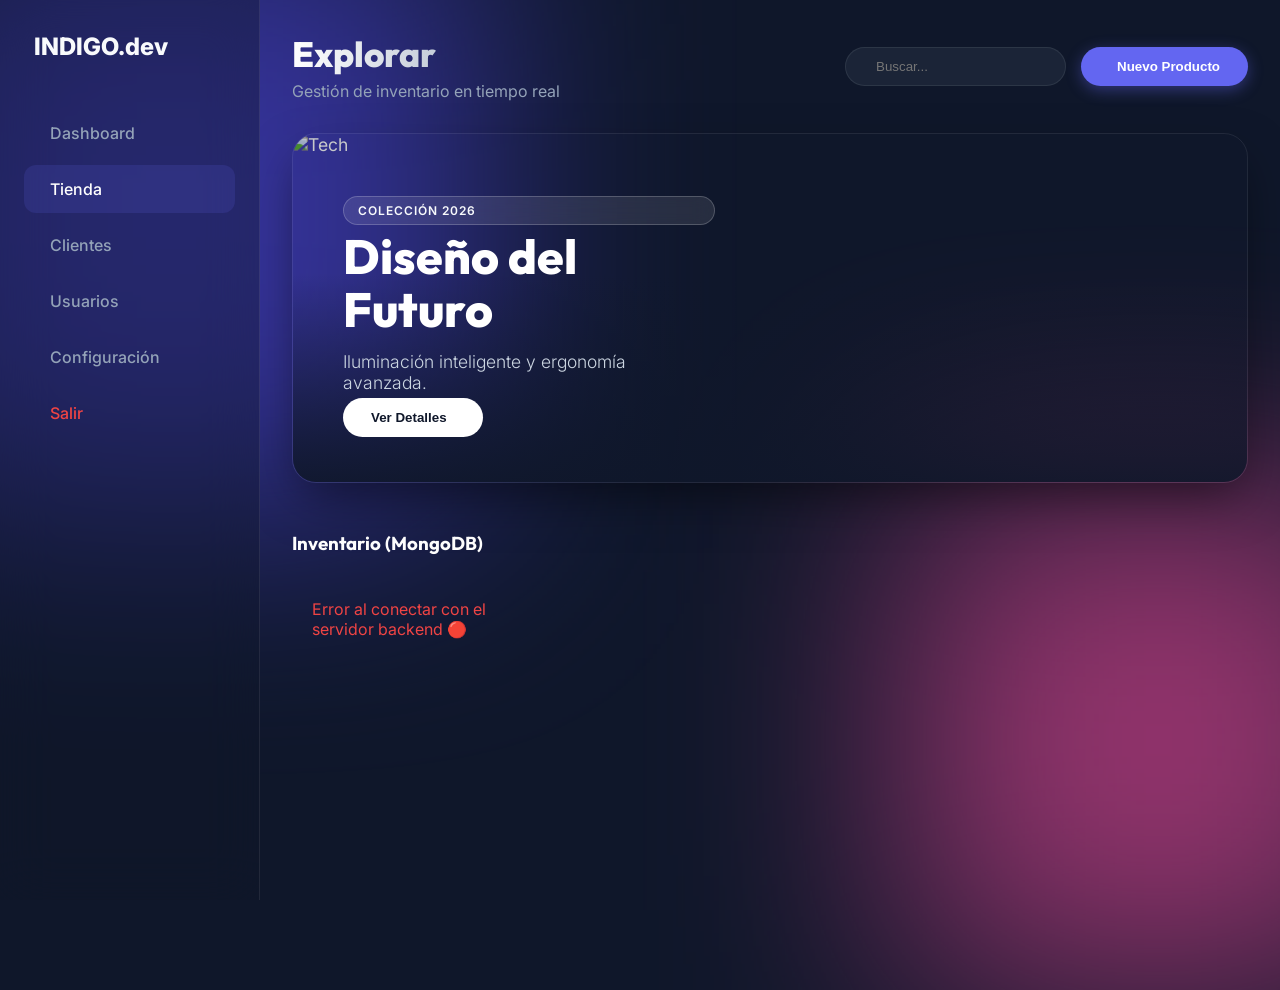
==== core/frontend/catalog.html @ 897f1e70 "Feat: Backend conectado a MongoDB y Catálogo Full Stack" ====
<!DOCTYPE html>
<html lang="es">
<head>
    <meta charset="UTF-8">
    <meta name="viewport" content="width=device-width, initial-scale=1.0">
    <title>Catálogo Premium - Portfolio</title>
    <link href="https://cdn.jsdelivr.net/npm/remixicon@3.5.0/fonts/remixicon.css" rel="stylesheet">
    <link href="https://fonts.googleapis.com/css2?family=Inter:wght@300;400;500&family=Outfit:wght@500;700;800&display=swap" rel="stylesheet">
    
    <style>
        :root {
            --bg-dark: #0f172a; --glass-bg: rgba(30, 41, 59, 0.6);
            --primary: #6366f1; --glass-border: rgba(255, 255, 255, 0.08);
            --success: #22c55e; --danger: #ef4444;
        }
        * { margin: 0; padding: 0; box-sizing: border-box; }
        body { background: var(--bg-dark); color: #f8fafc; font-family: 'Inter', sans-serif; height: 100vh; display: flex; overflow: hidden; }
        
        h1, h2, h3 { font-family: 'Outfit', sans-serif; }

        /* Sidebar */
        .sidebar { width: 260px; background: rgba(15, 23, 42, 0.4); backdrop-filter: blur(25px); border-right: 1px solid var(--glass-border); padding: 2rem 1.5rem; display: flex; flex-direction: column; z-index: 10; }
        .brand { display: flex; align-items: center; gap: 10px; font-size: 1.5rem; font-weight: 800; margin-bottom: 3rem; }
        .nav-links a { display: flex; align-items: center; gap: 12px; padding: 14px; color: #94a3b8; text-decoration: none; border-radius: 12px; margin-bottom: 8px; transition: 0.3s; font-weight: 500; }
        .nav-links a:hover, .nav-links a.active { background: rgba(99, 102, 241, 0.15); color: white; }

        /* Main */
        .main-content { flex: 1; padding: 2rem; overflow-y: auto; position: relative; }
        .header { display: flex; justify-content: space-between; align-items: center; margin-bottom: 2rem; }
        .text-gradient { background: linear-gradient(to right, #fff, #94a3b8); -webkit-background-clip: text; -webkit-text-fill-color: transparent; font-size: 2.2rem; font-weight: 800; }

        /* Carrusel */
        .carousel-wrapper {
            position: relative; width: 100%; height: 350px;
            border-radius: 24px; overflow: hidden; margin-bottom: 3rem;
            border: 1px solid var(--glass-border);
            box-shadow: 0 20px 50px -10px rgba(0,0,0,0.5);
            cursor: pointer;
        }
        .slides-container { display: flex; width: 100%; height: 100%; transition: transform 0.7s cubic-bezier(0.22, 1, 0.36, 1); }
        .slide { min-width: 100%; height: 100%; position: relative; }
        .slide::after { content: ''; position: absolute; inset: 0; background: linear-gradient(to top, rgba(15, 23, 42, 0.9) 0%, rgba(15, 23, 42, 0) 60%); z-index: 1; }
        .slide img { width: 100%; height: 100%; object-fit: cover; filter: brightness(0.8); transition: transform 5s ease; }
        .slide.active img { transform: scale(1.1); }
        .slide-content { position: absolute; bottom: 40px; left: 50px; max-width: 600px; z-index: 2; }

        /* Texto Animado Carrusel */
        .reveal-text { overflow: hidden; margin-bottom: 5px; }
        .reveal-text span { display: block; transform: translateY(100%); opacity: 0; transition: transform 0.8s cubic-bezier(0.16, 1, 0.3, 1), opacity 0.8s ease; }
        .slide.active .reveal-text span { transform: translateY(0); opacity: 1; }
        .slide.active .line-1 span { transition-delay: 0.1s; } .slide.active .line-2 span { transition-delay: 0.2s; }
        .slide.active .line-3 span { transition-delay: 0.3s; } .slide.active .line-4 span { transition-delay: 0.4s; }
        
        .slide-title { font-size: 3rem; line-height: 1.1; font-weight: 800; color: white; margin-bottom: 10px; }
        .slide-desc { font-size: 1.1rem; color: #cbd5e1; font-weight: 300; max-width: 80%; }
        .promo-badge { background: rgba(255,255,255,0.1); backdrop-filter: blur(10px); border: 1px solid rgba(255,255,255,0.2); padding: 6px 14px; border-radius: 30px; font-size: 0.75rem; font-weight: 600; text-transform: uppercase; letter-spacing: 1px; display: inline-block; }
        
        /* Botones */
        .cta-btn, .btn-glow { background: white; color: #0f172a; padding: 12px 28px; border: none; border-radius: 30px; font-weight: 600; cursor: pointer; display: inline-flex; align-items: center; gap: 8px; transition: 0.3s; }
        .cta-btn:hover { padding-right: 35px; }
        .btn-glow { background: var(--primary); color: white; box-shadow: 0 4px 15px rgba(99, 102, 241, 0.4); }
        .btn-glow:hover { transform: translateY(-2px); box-shadow: 0 10px 25px rgba(99, 102, 241, 0.6); }

        /* Grid Productos */
        .products-grid { display: grid; grid-template-columns: repeat(auto-fill, minmax(220px, 1fr)); gap: 1.5rem; padding-bottom: 2rem; }
        .product-card { background: var(--glass-bg); border: 1px solid var(--glass-border); border-radius: 20px; padding: 1rem; transition: 0.4s; cursor: pointer; }
        .product-card:hover { transform: translateY(-8px); background: rgba(30, 41, 59, 0.9); border-color: rgba(99,102,241,0.4); }
        .img-box { height: 160px; border-radius: 14px; overflow: hidden; margin-bottom: 1rem; background: rgba(0,0,0,0.2); }
        .img-box img { width: 100%; height: 100%; object-fit: cover; transition: 0.5s; }
        .product-card:hover img { transform: scale(1.1); }
        .price-row { display: flex; justify-content: space-between; align-items: center; margin-top: 10px; }
        .price { font-family: 'Outfit', sans-serif; font-weight: 700; font-size: 1.2rem; }
        
        /* Botones de acción en tarjeta */
        .add-btn { width: 35px; height: 35px; border-radius: 50%; background: rgba(255,255,255,0.1); border: 1px solid rgba(255,255,255,0.1); color: white; display: flex; align-items: center; justify-content: center; cursor: pointer; transition: 0.3s; }
        .add-btn:hover { background: white; color: black; }
        
        /* Botón eliminar específico */
        .delete-btn { width: 35px; height: 35px; border-radius: 50%; background: rgba(239, 68, 68, 0.1); border: 1px solid rgba(239, 68, 68, 0.3); color: var(--danger); display: flex; align-items: center; justify-content: center; cursor: pointer; transition: 0.3s; }
        .delete-btn:hover { background: var(--danger); color: white; }


        /* --- ESTILOS DEL MODAL (Nuevo) --- */
        .modal-overlay {
            position: fixed; top: 0; left: 0; width: 100%; height: 100%;
            background: rgba(0, 0, 0, 0.6); backdrop-filter: blur(8px);
            z-index: 100; display: flex; justify-content: center; align-items: center;
            opacity: 0; visibility: hidden; transition: 0.3s;
        }
        .modal-overlay.active { opacity: 1; visibility: visible; }

        .modal {
            background: #1e293b; border: 1px solid var(--glass-border);
            padding: 2.5rem; border-radius: 24px; width: 450px;
            transform: scale(0.8) translateY(20px); transition: 0.4s cubic-bezier(0.175, 0.885, 0.32, 1.275);
            box-shadow: 0 25px 50px -12px rgba(0,0,0,0.5); position: relative;
        }
        .modal-overlay.active .modal { transform: scale(1) translateY(0); }
        .close-modal { position: absolute; top: 20px; right: 20px; background: none; border: none; color: #94a3b8; cursor: pointer; font-size: 1.5rem; }
        
        .form-group { margin-bottom: 1.2rem; }
        .form-group label { display: block; color: #94a3b8; margin-bottom: 0.5rem; font-size: 0.9rem; }
        .form-group input, .form-group select {
            width: 100%; padding: 12px; background: rgba(15, 23, 42, 0.5);
            border: 1px solid #334155; border-radius: 10px; color: white; outline: none;
        }
        .form-group input:focus { border-color: var(--primary); }

    </style>
</head>
<body>
    <div style="position: absolute; filter: blur(120px); z-index: -1; opacity: 0.6; top: -10%; left: -10%; width: 600px; height: 600px; background: #4f46e5;"></div>
    <div style="position: absolute; filter: blur(120px); z-index: -1; opacity: 0.6; bottom: -10%; right: -10%; width: 500px; height: 500px; background: #ec4899;"></div>

    <aside class="sidebar">
        <div class="brand"><i class="ri-code-s-slash-line" style="color:var(--primary)"></i> INDIGO.dev</div>
        <nav class="nav-links">
            <a href="dashboard.html"><i class="ri-dashboard-line"></i> Dashboard</a>
            <a href="catalog.html" class="active"><i class="ri-store-2-line"></i> Tienda</a>
            <a href="clients.html"><i class="ri-briefcase-4-line"></i> Clientes</a>
            <a href="users.html"><i class="ri-user-3-line"></i> Usuarios</a>
            <a href="settings.html"><i class="ri-settings-4-line"></i> Configuración</a>
            <a href="index.html" style="margin-top: auto; color: #ef4444"><i class="ri-logout-box-r-line"></i> Salir</a>
        </nav>
    </aside>

    <main class="main-content">
        <div class="header">
            <div><h1 class="text-gradient">Explorar</h1><p style="color: #94a3b8; margin-top: 5px;">Gestión de inventario en tiempo real</p></div>
            <div style="display: flex; gap: 15px;">
                <div style="background: rgba(30,41,59,0.8); padding: 10px 20px; border-radius: 50px; border: 1px solid var(--glass-border); display: flex; gap: 10px; align-items: center;">
                    <i class="ri-search-line" style="color: #64748b"></i>
                    <input type="text" placeholder="Buscar..." style="background: transparent; border: none; color: white; outline: none;">
                </div>
                <button class="btn-glow" onclick="openModal()">
                    <i class="ri-add-line"></i> Nuevo Producto
                </button>
            </div>
        </div>

        <div class="carousel-wrapper" onclick="moveSlide(1)">
            <div class="slides-container" id="slider">
                <div class="slide active">
                    <img src="https://images.unsplash.com/photo-1550745165-9bc0b252726f?w=1600&q=80" alt="Tech">
                    <div class="slide-content">
                        <div class="reveal-text line-1"><span class="promo-badge">Colección 2026</span></div>
                        <div class="reveal-text line-2"><h2 class="slide-title">Diseño del<br>Futuro</h2></div>
                        <div class="reveal-text line-3"><p class="slide-desc">Iluminación inteligente y ergonomía avanzada.</p></div>
                        <div class="reveal-text line-4"><button class="cta-btn">Ver Detalles <i class="ri-arrow-right-line"></i></button></div>
                    </div>
                </div>
                <div class="slide">
                    <img src="https://images.unsplash.com/photo-1593640408182-31c70c8268f5?w=1600&q=80" alt="PC">
                    <div class="slide-content">
                        <div class="reveal-text line-1"><span class="promo-badge" style="background:rgba(239,68,68,0.2); color:#fca5a5; border-color: rgba(239,68,68,0.4);">Oferta</span></div>
                        <div class="reveal-text line-2"><h2 class="slide-title">Potencia<br>Gráfica</h2></div>
                        <div class="reveal-text line-3"><p class="slide-desc">Rendimiento extremo con RTX 50 Series.</p></div>
                        <div class="reveal-text line-4"><button class="cta-btn">Comprar <i class="ri-shopping-bag-3-line"></i></button></div>
                    </div>
                </div>
            </div>
        </div>

        <h3 style="margin-bottom: 1.5rem; color: white;">Inventario (MongoDB)</h3>
        <div class="products-grid" id="productsGrid">
            </div>
    </main>

    <div class="modal-overlay" id="productModal">
        <div class="modal">
            <button class="close-modal" onclick="closeModal()"><i class="ri-close-line"></i></button>
            <h2 style="margin-bottom: 1.5rem;">Agregar Producto</h2>
            <form id="createProductForm">
                <div class="form-group">
                    <label>Nombre del Producto</label>
                    <input type="text" id="pName" placeholder="Ej. Monitor 4K" required>
                </div>
                <div class="form-group">
                    <label>URL de Imagen</label>
                    <input type="url" id="pImage" placeholder="https://..." required>
                </div>
                <div style="display: grid; grid-template-columns: 1fr 1fr; gap: 15px;">
                    <div class="form-group">
                        <label>Precio ($)</label>
                        <input type="number" id="pPrice" placeholder="0.00" required>
                    </div>
                    <div class="form-group">
                        <label>Stock</label>
                        <input type="number" id="pStock" placeholder="0" required>
                    </div>
                </div>
                <div class="form-group">
                    <label>Categoría</label>
                    <select id="pCategory">
                        <option value="Hardware">Hardware</option>
                        <option value="Audio">Audio</option>
                        <option value="Periféricos">Periféricos</option>
                        <option value="Software">Software</option>
                    </select>
                </div>
                <button type="submit" class="btn-glow" style="width: 100%; justify-content: center;">Guardar en Nube ☁️</button>
            </form>
        </div>
    </div>

    <script>
        // --- CONFIGURACIÓN FULL STACK ---
        const API_URL = 'http://localhost:3000/api/products';
        const container = document.getElementById('productsGrid');
        
        // 1. CARGAR PRODUCTOS (GET)
        async function loadProducts() {
            try {
                const response = await fetch(API_URL);
                const products = await response.json();
                renderGrid(products);
            } catch (error) {
                console.error('Error cargando productos:', error);
                container.innerHTML = '<p style="color:#ef4444; padding:20px;">Error al conectar con el servidor backend 🔴</p>';
            }
        }

        // 2. GUARDAR PRODUCTO (POST)
        document.getElementById('createProductForm').addEventListener('submit', async (e) => {
            e.preventDefault();

            const newProduct = {
                name: document.getElementById('pName').value,
                image: document.getElementById('pImage').value,
                price: Number(document.getElementById('pPrice').value),
                stock: Number(document.getElementById('pStock').value),
                category: document.getElementById('pCategory').value
            };

            try {
                const res = await fetch(API_URL, {
                    method: 'POST',
                    headers: { 'Content-Type': 'application/json' },
                    body: JSON.stringify(newProduct)
                });

                if (res.ok) {
                    alert('¡Producto Guardado en MongoDB! 🎉');
                    closeModal();
                    document.getElementById('createProductForm').reset();
                    loadProducts(); // Recargar grilla
                } else {
                    alert('Error al guardar producto');
                }
            } catch (error) {
                console.error(error);
                alert('Error de conexión con la API');
            }
        });

        // 3. ELIMINAR PRODUCTO (DELETE) - NUEVO
        async function deleteProduct(id) {
            if(!confirm('¿Estás seguro de que quieres eliminar este producto? 🗑️')) return;

            try {
                const res = await fetch(`${API_URL}/${id}`, {
                    method: 'DELETE'
                });

                if (res.ok) {
                    loadProducts(); // Recargar la lista
                } else {
                    alert('No se pudo eliminar el producto');
                }
            } catch (error) {
                console.error(error);
                alert('Error de conexión');
            }
        }

        // 4. RENDERIZAR (ACTUALIZADO CON BOTÓN DELETE)
        function renderGrid(productsList) {
            container.innerHTML = '';
            
            if(productsList.length === 0) {
                container.innerHTML = '<p style="color:#94a3b8; padding:20px; grid-column: 1/-1;">No hay productos en la base de datos. ¡Agrega el primero!</p>';
                return;
            }

            productsList.forEach((p, index) => {
                const delay = index * 100;
                // NOTA: Usamos p._id porque así lo devuelve MongoDB
                container.innerHTML += `
                    <div class="product-card" style="animation: fadeUp 0.8s backwards ${delay}ms">
                        <div class="img-box"><img src="${p.image}" alt="${p.name}"></div>
                        <div style="font-weight:700; margin-bottom:5px;">${p.name}</div>
                        <div style="font-size:0.8rem; color:#94a3b8; margin-bottom:5px;">${p.category} | Stock: ${p.stock}</div>
                        <div class="price-row">
                            <span class="price">$${p.price}</span>
                            <div style="display:flex; gap: 8px;">
                                <button class="delete-btn" onclick="deleteProduct('${p._id}')" title="Eliminar">
                                    <i class="ri-delete-bin-line"></i>
                                </button>
                            </div>
                        </div>
                    </div>
                `;
            });
        }

        // --- FUNCIONES CARRUSEL Y MODAL ---
        let currentSlide = 0;
        const slider = document.getElementById('slider');
        const slides = document.querySelectorAll('.slide');

        function moveSlide(dir) {
            currentSlide = (currentSlide + dir + slides.length) % slides.length;
            slider.style.transform = `translateX(-${currentSlide * 100}%)`;
            slides.forEach((s, i) => s.classList.toggle('active', i === currentSlide));
        }
        setInterval(() => moveSlide(1), 6000);

        function openModal() { document.getElementById('productModal').classList.add('active'); }
        function closeModal() { document.getElementById('productModal').classList.remove('active'); }

        // INICIALIZAR
        loadProducts();
    </script>
    <style> @keyframes fadeUp { from { opacity:0; transform:translateY(20px); } to { opacity:1; transform:translateY(0); } } </style>
</body>
</html>
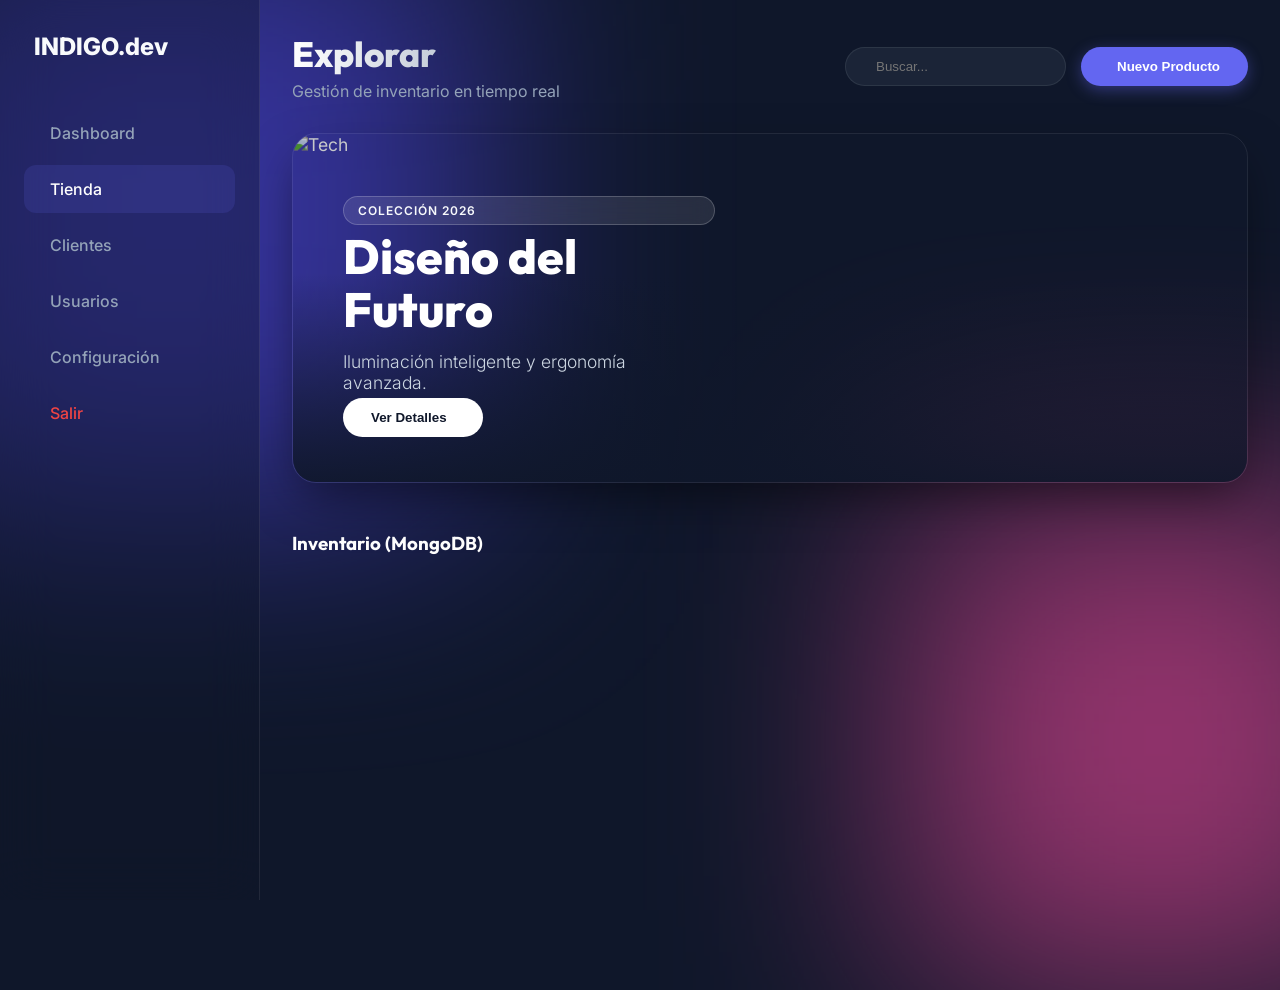
==== commit be9c062b: "Fix: Reparar error createProduct en controlador" ====
--- a/core/frontend/catalog.html
+++ b/core/frontend/catalog.html
@@ -204,123 +204,138 @@
     </div>
 
     <script>
-        // --- CONFIGURACIÓN FULL STACK ---
-        const API_URL = 'http://localhost:3000/api/products';
-        const container = document.getElementById('productsGrid');
-        
-        // 1. CARGAR PRODUCTOS (GET)
-        async function loadProducts() {
-            try {
-                const response = await fetch(API_URL);
-                const products = await response.json();
-                renderGrid(products);
-            } catch (error) {
-                console.error('Error cargando productos:', error);
-                container.innerHTML = '<p style="color:#ef4444; padding:20px;">Error al conectar con el servidor backend 🔴</p>';
+    // --- CONFIGURACIÓN FULL STACK ---
+    // Asegúrate de que esta sea TU url de Render
+    const API_URL = 'https://api-portfolio-indigo.onrender.com/api/products';
+    const container = document.getElementById('productsGrid');
+    const searchInput = document.getElementById('searchInput'); // <--- NUEVO: Referencia al buscador
+
+    // 1. CARGAR PRODUCTOS (Con Filtro Opcional)
+    // Aceptamos un parámetro 'searchTerm' que por defecto está vacío
+    async function loadProducts(searchTerm = '') {
+        try {
+            // Si hay texto, usamos la URL con ?search=... si no, la URL normal
+            const url = searchTerm 
+                ? `${API_URL}?search=${encodeURIComponent(searchTerm)}` 
+                : API_URL;
+
+            const response = await fetch(url);
+            const products = await response.json();
+            renderGrid(products);
+        } catch (error) {
+            console.error('Error cargando productos:', error);
+            container.innerHTML = '<p style="color:#ef4444; padding:20px;">Error al conectar con el servidor backend 🔴</p>';
+        }
+    }
+
+    // --- NUEVO: ESCUCHAR EL BUSCADOR ---
+    // Cada vez que el usuario escribe, recargamos los productos con el filtro
+    searchInput.addEventListener('input', (e) => {
+        const text = e.target.value;
+        loadProducts(text);
+    });
+
+    // 2. GUARDAR PRODUCTO (POST)
+    document.getElementById('createProductForm').addEventListener('submit', async (e) => {
+        e.preventDefault();
+
+        const newProduct = {
+            name: document.getElementById('pName').value,
+            image: document.getElementById('pImage').value,
+            price: Number(document.getElementById('pPrice').value),
+            stock: Number(document.getElementById('pStock').value),
+            category: document.getElementById('pCategory').value
+        };
+
+        try {
+            const res = await fetch(API_URL, {
+                method: 'POST',
+                headers: { 'Content-Type': 'application/json' },
+                body: JSON.stringify(newProduct)
+            });
+
+            if (res.ok) {
+                alert('¡Producto Guardado en MongoDB! 🎉');
+                closeModal();
+                document.getElementById('createProductForm').reset();
+                loadProducts(); // Recargar grilla (sin filtro)
+            } else {
+                alert('Error al guardar producto');
             }
-        }
-
-        // 2. GUARDAR PRODUCTO (POST)
-        document.getElementById('createProductForm').addEventListener('submit', async (e) => {
-            e.preventDefault();
-
-            const newProduct = {
-                name: document.getElementById('pName').value,
-                image: document.getElementById('pImage').value,
-                price: Number(document.getElementById('pPrice').value),
-                stock: Number(document.getElementById('pStock').value),
-                category: document.getElementById('pCategory').value
-            };
-
-            try {
-                const res = await fetch(API_URL, {
-                    method: 'POST',
-                    headers: { 'Content-Type': 'application/json' },
-                    body: JSON.stringify(newProduct)
-                });
-
-                if (res.ok) {
-                    alert('¡Producto Guardado en MongoDB! 🎉');
-                    closeModal();
-                    document.getElementById('createProductForm').reset();
-                    loadProducts(); // Recargar grilla
-                } else {
-                    alert('Error al guardar producto');
-                }
-            } catch (error) {
-                console.error(error);
-                alert('Error de conexión con la API');
+        } catch (error) {
+            console.error(error);
+            alert('Error de conexión con la API');
+        }
+    });
+
+    // 3. ELIMINAR PRODUCTO (DELETE)
+    async function deleteProduct(id) {
+        if(!confirm('¿Estás seguro de que quieres eliminar este producto? 🗑️')) return;
+
+        try {
+            const res = await fetch(`${API_URL}/${id}`, {
+                method: 'DELETE'
+            });
+
+            if (res.ok) {
+                // Al eliminar, recargamos manteniendo la búsqueda actual si la hay
+                loadProducts(searchInput.value); 
+            } else {
+                alert('No se pudo eliminar el producto');
             }
+        } catch (error) {
+            console.error(error);
+            alert('Error de conexión');
+        }
+    }
+
+    // 4. RENDERIZAR
+    function renderGrid(productsList) {
+        container.innerHTML = '';
+        
+        if(productsList.length === 0) {
+            container.innerHTML = '<p style="color:#94a3b8; padding:20px; grid-column: 1/-1;">No se encontraron productos.</p>';
+            return;
+        }
+
+        productsList.forEach((p, index) => {
+            const delay = index * 50; // Delay más rápido para que se sienta ágil al buscar
+            container.innerHTML += `
+                <div class="product-card" style="animation: fadeUp 0.5s backwards ${delay}ms">
+                    <div class="img-box"><img src="${p.image}" alt="${p.name}"></div>
+                    <div style="font-weight:700; margin-bottom:5px;">${p.name}</div>
+                    <div style="font-size:0.8rem; color:#94a3b8; margin-bottom:5px;">${p.category} | Stock: ${p.stock}</div>
+                    <div class="price-row">
+                        <span class="price">$${p.price}</span>
+                        <div style="display:flex; gap: 8px;">
+                            <button class="delete-btn" onclick="deleteProduct('${p._id}')" title="Eliminar">
+                                <i class="ri-delete-bin-line"></i>
+                            </button>
+                        </div>
+                    </div>
+                </div>
+            `;
         });
-
-        // 3. ELIMINAR PRODUCTO (DELETE) - NUEVO
-        async function deleteProduct(id) {
-            if(!confirm('¿Estás seguro de que quieres eliminar este producto? 🗑️')) return;
-
-            try {
-                const res = await fetch(`${API_URL}/${id}`, {
-                    method: 'DELETE'
-                });
-
-                if (res.ok) {
-                    loadProducts(); // Recargar la lista
-                } else {
-                    alert('No se pudo eliminar el producto');
-                }
-            } catch (error) {
-                console.error(error);
-                alert('Error de conexión');
-            }
-        }
-
-        // 4. RENDERIZAR (ACTUALIZADO CON BOTÓN DELETE)
-        function renderGrid(productsList) {
-            container.innerHTML = '';
-            
-            if(productsList.length === 0) {
-                container.innerHTML = '<p style="color:#94a3b8; padding:20px; grid-column: 1/-1;">No hay productos en la base de datos. ¡Agrega el primero!</p>';
-                return;
-            }
-
-            productsList.forEach((p, index) => {
-                const delay = index * 100;
-                // NOTA: Usamos p._id porque así lo devuelve MongoDB
-                container.innerHTML += `
-                    <div class="product-card" style="animation: fadeUp 0.8s backwards ${delay}ms">
-                        <div class="img-box"><img src="${p.image}" alt="${p.name}"></div>
-                        <div style="font-weight:700; margin-bottom:5px;">${p.name}</div>
-                        <div style="font-size:0.8rem; color:#94a3b8; margin-bottom:5px;">${p.category} | Stock: ${p.stock}</div>
-                        <div class="price-row">
-                            <span class="price">$${p.price}</span>
-                            <div style="display:flex; gap: 8px;">
-                                <button class="delete-btn" onclick="deleteProduct('${p._id}')" title="Eliminar">
-                                    <i class="ri-delete-bin-line"></i>
-                                </button>
-                            </div>
-                        </div>
-                    </div>
-                `;
-            });
-        }
-
-        // --- FUNCIONES CARRUSEL Y MODAL ---
-        let currentSlide = 0;
-        const slider = document.getElementById('slider');
-        const slides = document.querySelectorAll('.slide');
-
-        function moveSlide(dir) {
-            currentSlide = (currentSlide + dir + slides.length) % slides.length;
-            slider.style.transform = `translateX(-${currentSlide * 100}%)`;
-            slides.forEach((s, i) => s.classList.toggle('active', i === currentSlide));
-        }
-        setInterval(() => moveSlide(1), 6000);
-
-        function openModal() { document.getElementById('productModal').classList.add('active'); }
-        function closeModal() { document.getElementById('productModal').classList.remove('active'); }
-
-        // INICIALIZAR
-        loadProducts();
-    </script>
+    }
+
+    // --- FUNCIONES CARRUSEL Y MODAL ---
+    let currentSlide = 0;
+    const slider = document.getElementById('slider');
+    const slides = document.querySelectorAll('.slide');
+
+    function moveSlide(dir) {
+        currentSlide = (currentSlide + dir + slides.length) % slides.length;
+        slider.style.transform = `translateX(-${currentSlide * 100}%)`;
+        slides.forEach((s, i) => s.classList.toggle('active', i === currentSlide));
+    }
+    setInterval(() => moveSlide(1), 6000);
+
+    function openModal() { document.getElementById('productModal').classList.add('active'); }
+    function closeModal() { document.getElementById('productModal').classList.remove('active'); }
+
+    // INICIALIZAR
+    loadProducts();
+</script>
     <style> @keyframes fadeUp { from { opacity:0; transform:translateY(20px); } to { opacity:1; transform:translateY(0); } } </style>
 </body>
 </html>
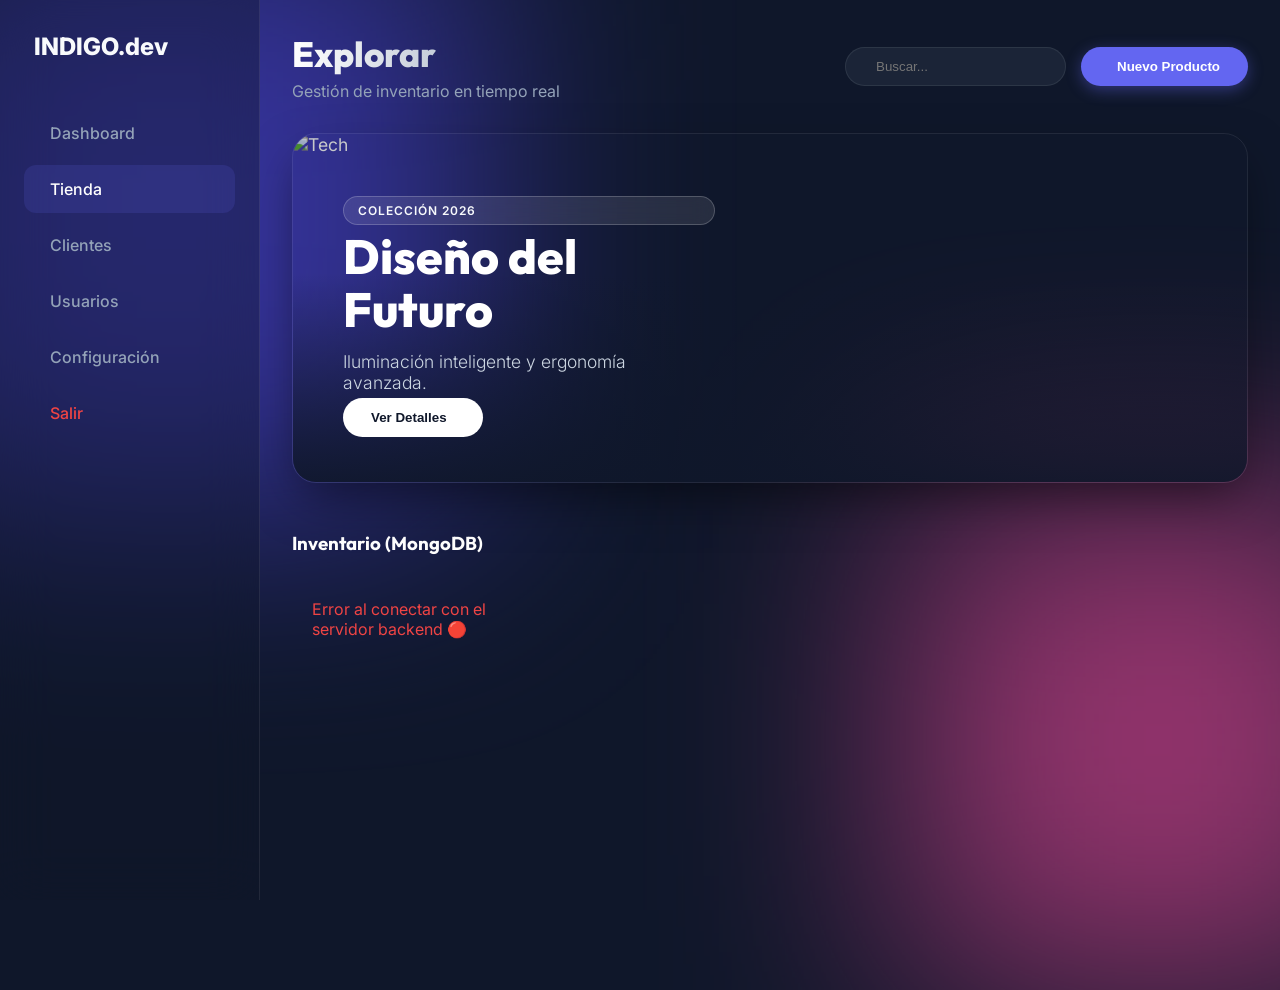
==== commit f5ca279c: "Fix: Catálogo reparado y buscador funcional" ====
--- a/core/frontend/catalog.html
+++ b/core/frontend/catalog.html
@@ -130,7 +130,7 @@
             <div style="display: flex; gap: 15px;">
                 <div style="background: rgba(30,41,59,0.8); padding: 10px 20px; border-radius: 50px; border: 1px solid var(--glass-border); display: flex; gap: 10px; align-items: center;">
                     <i class="ri-search-line" style="color: #64748b"></i>
-                    <input type="text" placeholder="Buscar..." style="background: transparent; border: none; color: white; outline: none;">
+                    <input type="text" id="searchInput" placeholder="Buscar..." style="background: transparent; border: none; color: white; outline: none;">
                 </div>
                 <button class="btn-glow" onclick="openModal()">
                     <i class="ri-add-line"></i> Nuevo Producto
@@ -230,10 +230,12 @@
 
     // --- NUEVO: ESCUCHAR EL BUSCADOR ---
     // Cada vez que el usuario escribe, recargamos los productos con el filtro
-    searchInput.addEventListener('input', (e) => {
-        const text = e.target.value;
-        loadProducts(text);
-    });
+    if (searchInput) {
+        searchInput.addEventListener('input', (e) => {
+            const text = e.target.value;
+            loadProducts(text);
+        });
+    }
 
     // 2. GUARDAR PRODUCTO (POST)
     document.getElementById('createProductForm').addEventListener('submit', async (e) => {
@@ -279,7 +281,7 @@
 
             if (res.ok) {
                 // Al eliminar, recargamos manteniendo la búsqueda actual si la hay
-                loadProducts(searchInput.value); 
+                loadProducts(searchInput ? searchInput.value : ''); 
             } else {
                 alert('No se pudo eliminar el producto');
             }
